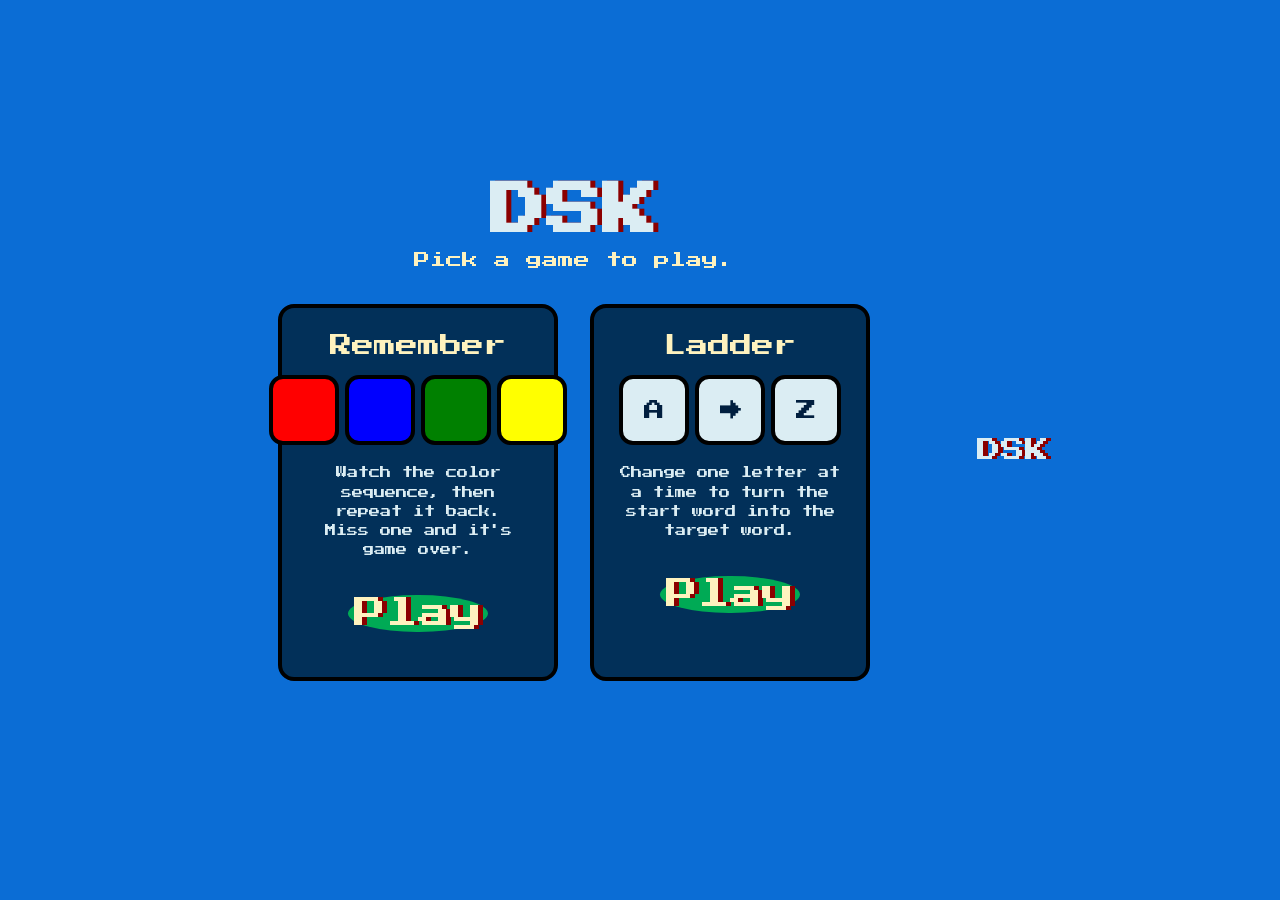
==== index.html @ 88c4d9f1 "Add files via upload" ====
<!DOCTYPE html>
<html lang="en" dir="ltr">

<head>
  <!-- Required Meta Tags -->
  <meta charset="utf-8">
  <meta name="viewport" content="width=device-width, initial-scale=1, shrink-to-fit=no">

  <title>DSK - Home</title>
  <link rel="stylesheet" href="styles.css">

  <!-- fonts link -->
  <link href="https://fonts.googleapis.com/css?family=Press+Start+2P" rel="stylesheet">

  <!-- favicon links -->
  <link href="images/favicon.ico" rel="icon" />

</head>

<body class="home">
  <div class="home-wrapper">
    <h1>DSK</h1>
    <p class="tagline">Pick a game to play.</p>

    <div class="game-grid">

      <a class="game-card" href="remember.html">
        <span class="game-card-title">Remember</span>
        <div class="game-card-preview">
          <div class="mini-btn red"></div>
          <div class="mini-btn blue"></div>
          <div class="mini-btn green"></div>
          <div class="mini-btn yellow"></div>
        </div>
        <p class="game-card-desc">
          Watch the color sequence, then repeat it back.<br>
          Miss one and it's game over.
        </p>
        <span class="startgame">Play</span>
      </a>

      <a class="game-card" href="ladder.html">
        <span class="game-card-title">Ladder</span>
        <div class="game-card-preview">
          <div class="mini-btn ladder-tile">A</div>
          <div class="mini-btn ladder-tile">&rarr;</div>
          <div class="mini-btn ladder-tile">Z</div>
        </div>
        <p class="game-card-desc">
          Change one letter at a time to turn the<br>
          start word into the target word.
        </p>
        <span class="startgame">Play</span>
      </a>

    </div>
  </div>

  <footer> DSK </footer>
</body>

</html>
---- styles.css ----
*, *::before, *::after {
  box-sizing: border-box;
}

html {
  width: 100%;
  overflow-x: hidden;
}

body {
  text-align: center;
  background-color: #0b6dd5;
  margin: 0;
  width: 100%;
  overflow-x: hidden;
}

/* headers section */

h1 {
  font-family: 'Press Start 2P', cursive;
  font-size: clamp(1.25rem, 4vw, 3rem);
  color: #DBEDF3;
  margin: 4vh 5% 2vh;
  text-shadow: 5px 0 darkred;
}

/* footer section  */

footer {
  font-family: 'Press Start 2P', cursive;
  font-size: clamp(0.9rem, 2.3vw, 1.5rem);
  text-align: center;
  color: #DBEDF3;
  line-height: 1.5;
  padding-bottom: 5vh;
  text-shadow: 5px 0 darkred;
  padding: 30px;
}

/* containers */
.container {
  display: grid;
  grid-template-columns: 1fr;
  gap: clamp(0px, 1.5vw, 18px);
  justify-items: center;
  margin: 0 auto;
  width: 100%;
}

.container .row {
  display: flex;
  justify-content: center;
  gap: clamp(10px, 3vw, 25px);
}

:root {
  --tile: clamp(90px, 22vmin, 200px);
  --tile-border: clamp(6px, 2vmin, 10px);
  --tile-radius: 20%;
}

.btn {
  margin: 0;
  display: inline-block;
  height: var(--tile);
  width: var(--tile);
  border: var(--tile-border) solid black;
  border-radius: var(--tile-radius);
}

.scorecounter {
  font-family: 'Press Start 2P', cursive;
  font-size: clamp(1.1rem, 3.5vw, 3rem);
  color: #DBEDF3;
  text-align: center;
  text-shadow: 5px 0 darkred;
  margin: 2vh 0;
}

.startgame {
  font-family: 'Press Start 2P', cursive;
  font-size: clamp(1rem, 3vw, 2rem);
  color: #FEF2BF;
  background-color: #00aa55;
  text-shadow: 5px 0 darkred;
  display: inline-block;
  padding: 1.2% 2.5%;
  margin: 2vh 2%;
  border-radius: 100%;
  border: 0;
  cursor: pointer;
}

.game-over {
  background-color: red;
  opacity: 0.8;
}

.red {
  background-color: red;
}

.green {
  background-color: green;
}

.blue {
  background-color: blue;
}

.yellow {
  background-color: yellow;
}

.pressed {
  box-shadow: 0 0 20px white;
  background-color: grey;
}

/* home page */

body.home {
  min-height: 100vh;
  display: flex;
  align-items: center;
  justify-content: center;
}

.home-wrapper {
  max-width: 640px;
  padding: 4vh 6%;
}

body.home h1 {
  font-family: 'Press Start 2P', cursive;
  font-size: clamp(1.75rem, 6vw, 3.5rem);
  color: #DBEDF3;
  text-shadow: 5px 0 darkred;
  margin: 0 0 1.5vh;
}

.tagline {
  font-family: 'Press Start 2P', cursive;
  font-size: clamp(0.7rem, 2vw, 1rem);
  color: #FEF2BF;
  margin: 0 0 4vh;
}

.home-preview {
  display: flex;
  justify-content: center;
  gap: clamp(8px, 2vw, 16px);
  margin-bottom: 4vh;
}

.mini-btn {
  height: clamp(40px, 8vmin, 70px);
  width: clamp(40px, 8vmin, 70px);
  border: 4px solid black;
  border-radius: 20%;
}

.mini-btn.ladder-tile {
  background-color: #DBEDF3;
  color: #011F3F;
  display: flex;
  align-items: center;
  justify-content: center;
  font-family: 'Press Start 2P', cursive;
  font-size: clamp(0.9rem, 3vw, 1.3rem);
}

.instructions {
  font-family: 'Press Start 2P', cursive;
  font-size: clamp(0.6rem, 1.6vw, 0.9rem);
  color: #DBEDF3;
  line-height: 1.8;
  margin-bottom: 4vh;
}

.home-play-btn {
  display: inline-block;
  text-decoration: none;
  border-radius: 12px;
}

.back-home {
  position: absolute;
  top: 2vh;
  left: 4%;
  font-family: 'Press Start 2P', cursive;
  font-size: clamp(0.7rem, 1.8vw, 1rem);
  color: #FEF2BF;
  text-decoration: none;
}

.back-home:hover {
  text-decoration: underline;
}

/* ladder game */

body.ladder-page {
  min-height: 100vh;
}

.ladder-wrap {
  max-width: 480px;
  margin: 0 auto;
  padding: 8vh 6% 2vh;
}

.ladder-title {
  font-family: 'Press Start 2P', cursive;
  font-size: clamp(1.5rem, 5vw, 2.5rem);
  color: #DBEDF3;
  text-shadow: 5px 0 darkred;
  margin: 0 0 1.5vh;
}

.ladder-sub {
  font-family: 'Press Start 2P', cursive;
  font-size: clamp(0.6rem, 1.6vw, 0.8rem);
  color: #DBEDF3;
  line-height: 1.7;
  margin-bottom: 3vh;
}

.ladder-goal {
  display: flex;
  align-items: center;
  justify-content: center;
  gap: 4%;
  margin-bottom: 3vh;
}

.goal-block {
  display: flex;
  flex-direction: column;
  align-items: center;
}

.goal-label {
  font-family: 'Press Start 2P', cursive;
  font-size: 0.65rem;
  color: #FEF2BF;
  margin-bottom: 1vh;
}

.goal-word {
  font-family: 'Press Start 2P', cursive;
  font-size: clamp(1rem, 4vw, 1.5rem);
  color: #DBEDF3;
  background-color: #023059;
  border: 3px solid black;
  border-radius: 10px;
  padding: 10px 14px;
  letter-spacing: 2px;
}

.goal-arrow {
  font-size: clamp(1.2rem, 4vw, 2rem);
  color: #FEF2BF;
}

.ladder-chain {
  display: flex;
  flex-direction: column;
  align-items: center;
  gap: 8px;
  margin-bottom: 3vh;
}

.chain-word {
  font-family: 'Press Start 2P', cursive;
  font-size: clamp(0.9rem, 3.5vw, 1.2rem);
  color: #011F3F;
  background-color: #DBEDF3;
  border-radius: 8px;
  padding: 8px 16px;
  letter-spacing: 3px;
}

.chain-word-win {
  background-color: #00aa55;
  color: #FEF2BF;
}

.chain-row {
  display: grid;
  grid-template-columns: repeat(4, minmax(0, 1fr));
  width: min(100%, 220px);
  margin: 0 auto;
  gap: 6px;
}

.chain-letter {
  font-family: 'Press Start 2P', cursive;
  font-size: clamp(0.7rem, 3vw, 1.1rem);
  color: #011F3F;
  background-color: #DBEDF3;
  border-radius: 6px;
  padding: 8px 0;
  text-align: center;
}

.chain-row-win .chain-letter {
  background-color: #00aa55;
  color: #FEF2BF;
}

.ladder-form {
  display: flex;
  flex-wrap: wrap;
  justify-content: center;
  align-items: stretch;
  gap: 10px;
  margin-bottom: 2vh;
}

#ladder-input {
  font-family: 'Press Start 2P', cursive;
  font-size: clamp(0.9rem, 3vw, 1.1rem);
  text-align: center;
  text-transform: uppercase;
  letter-spacing: 3px;
  padding: 10px;
  flex: 1 1 140px;
  min-width: 0;
  max-width: 220px;
  border-radius: 8px;
  border: 3px solid black;
}

.ladder-submit {
  flex: 0 0 auto;
  padding: 10px 20px;
  margin: 0;
  font-size: clamp(0.9rem, 3vw, 1.1rem);
}

.ladder-message {
  font-family: 'Press Start 2P', cursive;
  font-size: clamp(0.6rem, 1.8vw, 0.8rem);
  min-height: 2.4em;
  line-height: 1.4;
  color: #DBEDF3;
  margin-bottom: 2vh;
}

.ladder-message.ladder-error {
  color: #ff8080;
}

.ladder-message.ladder-success {
  color: #7CFC9C;
}

.ladder-lives {
  position: fixed;
  top: 2vh;
  right: 4%;
  font-family: 'Press Start 2P', cursive;
  font-size: clamp(0.8rem, 2.5vw, 1.5rem);
  color: #ff6b6b;
  text-align: right;
  letter-spacing: 4px;
  z-index: 10;
  background-color: rgba(1, 31, 63, 0.7);
  padding: 6px 10px;
  border-radius: 8px;
  max-width: 46%;
}

.ladder-lives.game-over-lives {
  filter: grayscale(1);
  opacity: 0.4;
}

.ladder-controls {
  display: flex;
  justify-content: center;
  gap: 12px;
  margin-bottom: 2vh;
}

.ladder-btn {
  font-family: 'Press Start 2P', cursive;
  font-size: clamp(0.65rem, 2vw, 0.9rem);
  color: #011F3F;
  background-color: #FEF2BF;
  border: 0;
  border-radius: 8px;
  padding: 10px 16px;
  cursor: pointer;
}

.ladder-btn:hover {
  opacity: 0.85;
}

.ladder-btn:disabled {
  opacity: 0.4;
  cursor: not-allowed;
}

/* home page game cards */

.game-grid {
  display: flex;
  flex-wrap: wrap;
  justify-content: center;
  gap: clamp(16px, 3vw, 32px);
  margin-bottom: 4vh;
}

.game-card {
  display: flex;
  flex-direction: column;
  align-items: center;
  width: clamp(200px, 30vw, 260px);
  background-color: #023059;
  border: 4px solid black;
  border-radius: 16px;
  padding: 3vh 4%;
  text-decoration: none;
}

.game-card:hover {
  box-shadow: 0 0 20px white;
}

.game-card-title {
  font-family: 'Press Start 2P', cursive;
  font-size: clamp(1rem, 3vw, 1.4rem);
  color: #FEF2BF;
  margin: 0 0 2vh;
}

.game-card-desc {
  font-family: 'Press Start 2P', cursive;
  font-size: clamp(0.55rem, 1.4vw, 0.7rem);
  color: #DBEDF3;
  line-height: 1.7;
  margin: 0 0 2vh;
}

.game-card-preview {
  display: flex;
  gap: 6px;
  margin-bottom: 2vh;
}

.ladder-optimal {
  font-family: 'Press Start 2P', cursive;
  font-size: clamp(0.6rem, 1.8vw, 0.8rem);
  color: #FEF2BF;
  line-height: 1.8;
  background-color: #023059;
  border: 3px solid black;
  border-radius: 10px;
  padding: 12px 16px;
  margin-top: 2vh;
  text-align: center;
}

.ladder-optimal-title {
  display: block;
  margin-bottom: 8px;
  color: #7CFC9C;
}

.ladder-optimal-path {
  display: flex;
  flex-wrap: wrap;
  justify-content: center;
  gap: 4px;
}

.ladder-optimal-word {
  background-color: #DBEDF3;
  color: #011F3F;
  padding: 4px 8px;
  border-radius: 4px;
}

.ladder-optimal-word.optimal-win {
  background-color: #00aa55;
  color: #FEF2BF;
}

.ladder-optimal-arrow {
  color: #FEF2BF;
  font-size: clamp(0.8rem, 2vw, 1rem);
  align-self: center;
}

/* ===== Responsive breakpoints ===== */

/* Very small phones (older iPhones, small Android) */
@media (max-width: 360px) {
  .ladder-wrap {
    padding: 6vh 4% 2vh;
  }

  .ladder-lives {
    top: 1.5vh;
    right: 3%;
    padding: 4px 8px;
    letter-spacing: 2px;
  }

  .back-home {
    top: 1.5vh;
    left: 3%;
  }

  .ladder-goal {
    gap: 3%;
  }

  .goal-word {
    padding: 8px 10px;
    letter-spacing: 1px;
  }

  .chain-row {
    width: 100%;
    gap: 4px;
  }

  .ladder-controls {
    gap: 8px;
  }

  .ladder-btn {
    padding: 8px 10px;
  }
}

/* Short viewports / landscape phones, where vh-based spacing gets cramped */
@media (max-height: 500px) and (orientation: landscape) {
  .ladder-wrap {
    padding: 3vh 6% 2vh;
  }

  .ladder-lives {
    position: absolute;
  }

  .home-wrapper {
    padding: 2vh 6%;
  }
}

/* Tablets and up */
@media (min-width: 700px) {
  .ladder-wrap {
    max-width: 560px;
  }

  .home-wrapper {
    max-width: 720px;
  }

  .game-card {
    width: clamp(220px, 24vw, 280px);
  }
}

/* Large desktop screens: cap growth so content doesn't stretch too wide/tall */
@media (min-width: 1200px) {
  .ladder-wrap {
    max-width: 620px;
    padding-top: 6vh;
  }

  .home-wrapper {
    max-width: 800px;
  }
}

/* Touch devices: skip hover-only affordances, ensure comfortable tap targets */
@media (hover: none) and (pointer: coarse) {
  .ladder-btn,
  .startgame,
  .ladder-submit {
    min-height: 44px;
  }

  #ladder-input {
    min-height: 44px;
  }
}
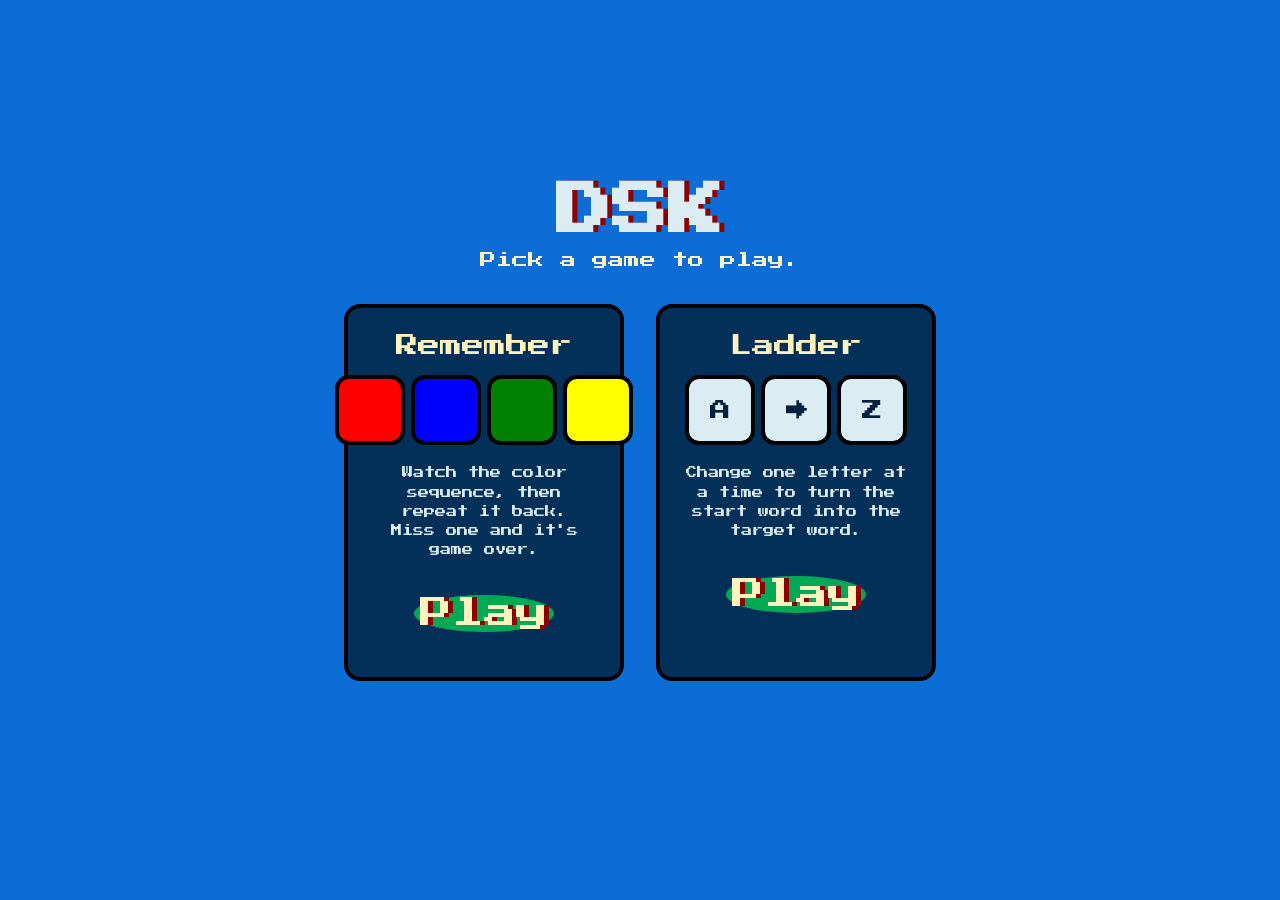
==== commit 95cc25c9: "Add files via upload" ====
--- a/index.html
+++ b/index.html
@@ -56,7 +56,7 @@
     </div>
   </div>
 
-  <footer> DSK </footer>
+  
 </body>
 
 </html>
